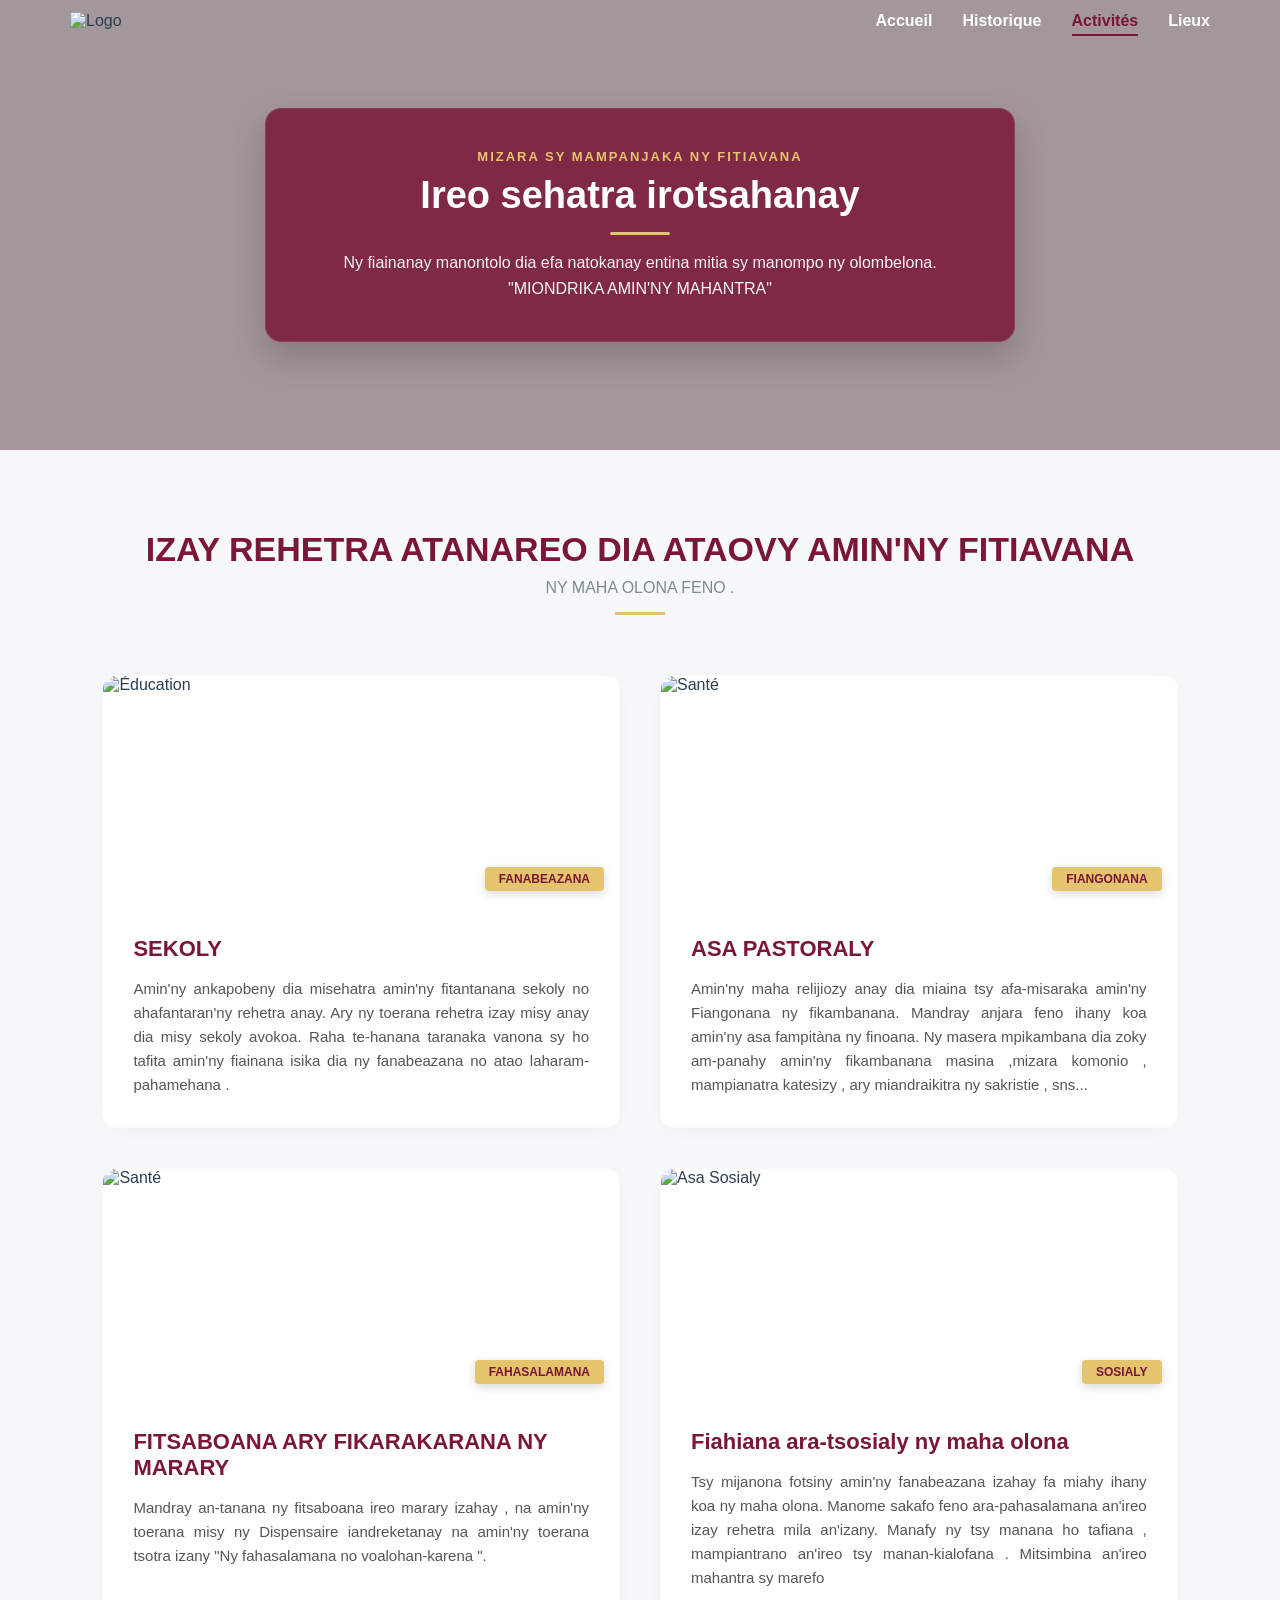
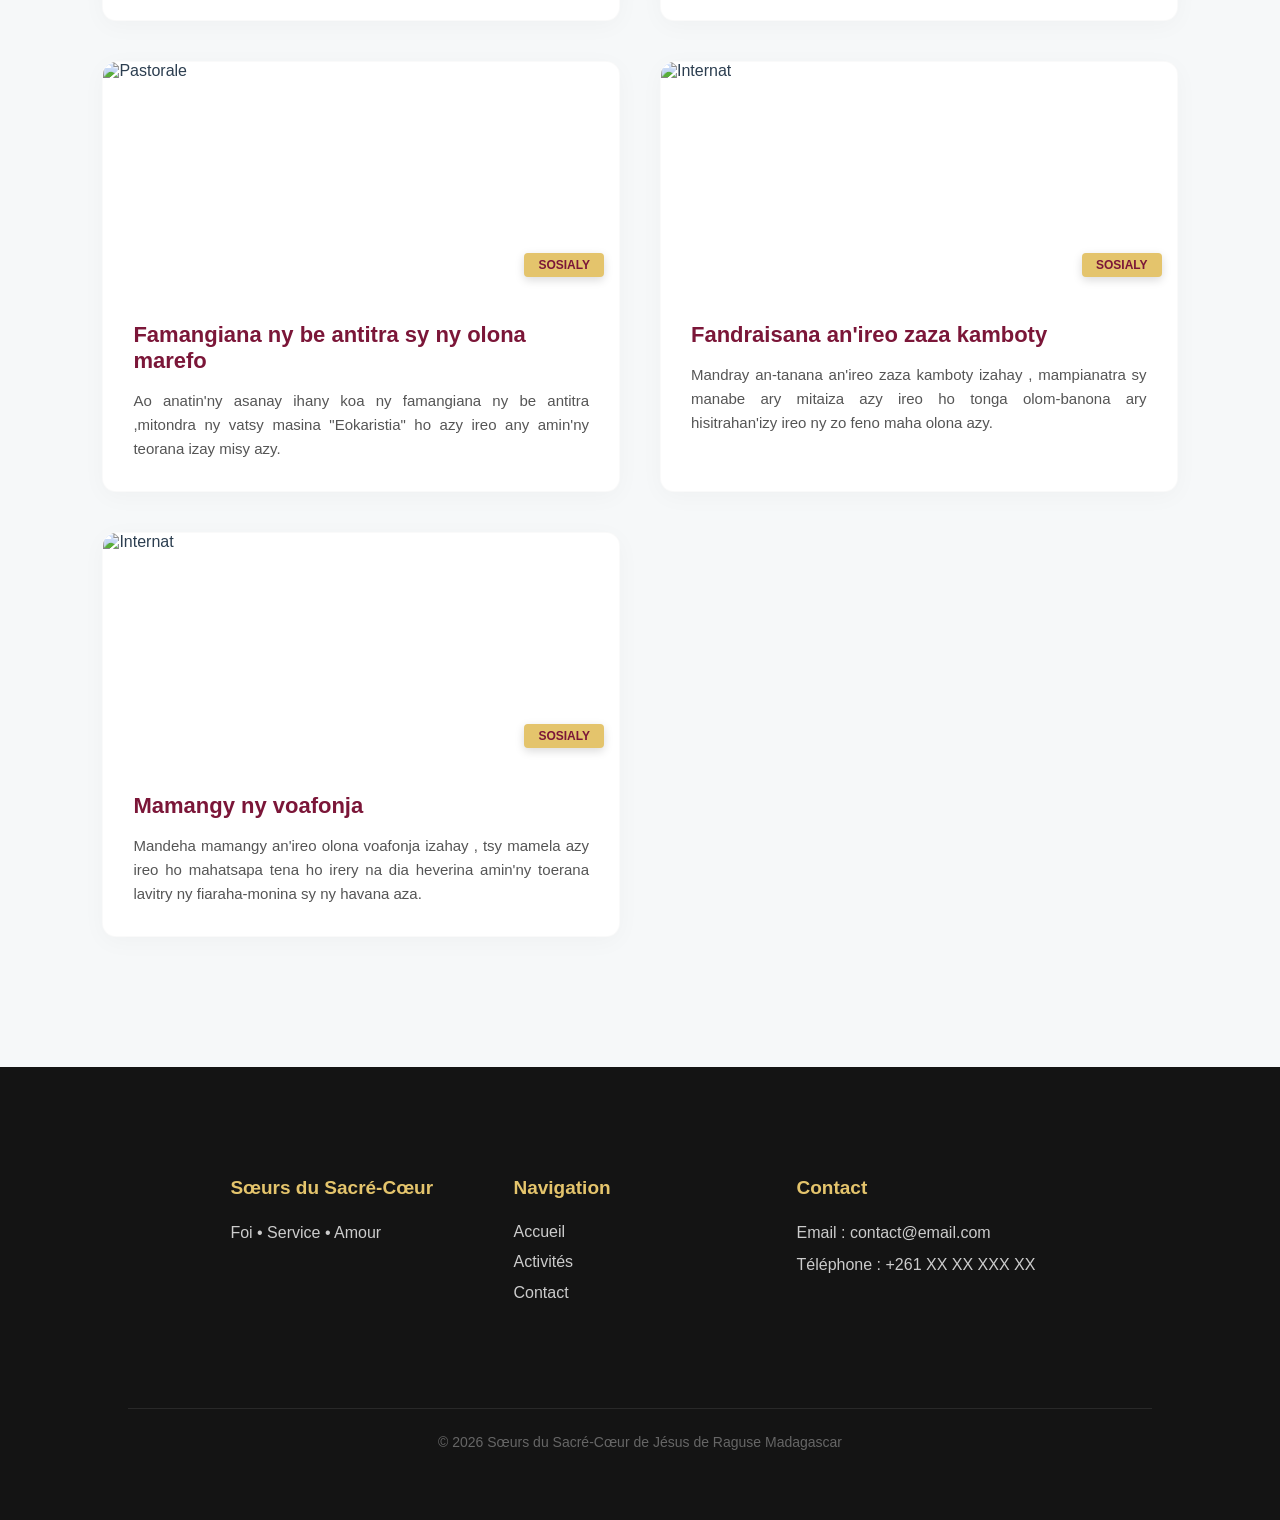
==== other dossier/activites.html @ 960754eb "Deploiement structure du site" ====
<!DOCTYPE html>
<html lang="fr">
<head>
    <meta charset="UTF-8">
    <meta name="viewport" content="width=device-width, initial-scale=1.0">
    <title>Nos Activités - Sœurs du Sacré-Cœur de Jésus de Raguse</title>
    
    <link rel="stylesheet" href="../style.css">
    <link rel="stylesheet" href="../other css/activites.css">
    <script src="../scripts/scrol.js"></script>
</head>
<body>

<nav class="navbar">
    <div class="logo">
        <img src="../img/slogo.png" alt="Logo">
    </div>
    <ul class="menu">
        <li><a href="../index.html">Accueil</a></li>
        <li><a href="historique.html">Historique</a></li>
        <li><a href="activites.html" class="active">Activités</a></li>
        <li><a href="lieux.html">Lieux</a></li>
    </ul>
</nav>

<section class="activites-hero-modern">
    <div class="hero-blur-container">
        <div class="hero-content-box">
            <span class="hero-subtitle"> Mizara sy mampanjaka ny Fitiavana </span>
            <h1> Ireo sehatra irotsahanay</h1>
            <div class="gold-separator"></div>
            <p> Ny fiainanay manontolo dia efa natokanay entina mitia sy manompo ny olombelona.
                "MIONDRIKA AMIN'NY MAHANTRA"</p>
        </div>
    </div>
</section>

<section class="grid-section-modern">
    <div class="section-title-box">
        <h2>IZAY REHETRA ATANAREO DIA ATAOVY AMIN'NY FITIAVANA</h2>
        <p> NY MAHA OLONA FENO .</p>
        <div class="title-line"></div>
    </div>

    <div class="activities-modern-grid">
        
        <div class="modern-card">
            <div class="modern-card-img">
                <img src="../img/amboaa.jpg" alt="Éducation">
                <div class="card-badge-gold">FANABEAZANA</div>
            </div>
            <div class="modern-card-body">
                <h3> SEKOLY</h3>
                <p>Amin'ny ankapobeny dia misehatra amin'ny fitantanana sekoly no ahafantaran'ny rehetra anay. Ary ny toerana rehetra izay misy anay dia misy sekoly avokoa.
                    Raha te-hanana taranaka vanona sy ho tafita amin'ny fiainana isika dia ny fanabeazana no atao laharam-pahamehana . 
                </p>
            </div>
        </div>

        <div class="modern-card">
            <div class="modern-card-img">
                <img src="../img/anata.jpg" alt="Santé">
                <div class="card-badge-gold">FIANGONANA</div>
            </div>
            <div class="modern-card-body">
                <h3> ASA PASTORALY</h3>
                <p>Amin'ny maha relijiozy anay dia miaina tsy afa-misaraka amin'ny Fiangonana ny fikambanana. Mandray anjara feno ihany koa amin'ny asa fampitàna ny finoana.
                Ny masera mpikambana dia zoky am-panahy amin'ny fikambanana masina ,mizara komonio , mampianatra katesizy , ary miandraikitra ny sakristie , sns...
                </p>
            </div>
        </div>

           <div class="modern-card">
            <div class="modern-card-img">
                <img src="../img/marary.png" alt="Santé">
                <div class="card-badge-gold">FAHASALAMANA</div>
            </div>
            <div class="modern-card-body">
                <h3> FITSABOANA ARY FIKARAKARANA NY MARARY</h3>
                <p>Mandray an-tanana ny fitsaboana ireo marary izahay , na amin'ny toerana misy ny Dispensaire iandreketanay na amin'ny toerana tsotra izany 
                    "Ny fahasalamana no voalohan-karena ".</p>
            </div>
        </div>

        <div class="modern-card">
            <div class="modern-card-img">
                <img src="../img/kiala.jpg" alt="Asa Sosialy">
                <div class="card-badge-gold">Sosialy</div>
            </div>
            <div class="modern-card-body">
                <h3>Fiahiana ara-tsosialy ny maha olona</h3>
                <p> Tsy mijanona fotsiny amin'ny fanabeazana izahay fa miahy ihany koa ny maha olona. Manome sakafo feno ara-pahasalamana an'ireo izay rehetra mila an'izany.
                     Manafy ny tsy manana ho tafiana , mampiantrano an'ireo tsy manan-kialofana . Mitsimbina an'ireo mahantra sy marefo </p>
            </div>
        </div>

        <div class="modern-card">
            <div class="modern-card-img">
                <img src="../img/antitra.png" alt="Pastorale">
                <div class="card-badge-gold">Sosialy</div>
            </div>
            <div class="modern-card-body">
                <h3>Famangiana ny be antitra sy ny olona marefo </h3>
                <p>Ao anatin'ny asanay ihany koa ny famangiana ny be antitra ,mitondra ny vatsy masina "Eokaristia" ho azy ireo any amin'ny teorana izay misy azy.</p>
            </div>
        </div>

        <div class="modern-card">
            <div class="modern-card-img">
                <img src="../img/kamboty.jpg" alt="Internat">
                <div class="card-badge-gold">Sosialy</div>
            </div>
            <div class="modern-card-body">
                <h3>Fandraisana an'ireo zaza kamboty </h3>
                <p>Mandray an-tanana an'ireo zaza kamboty izahay , mampianatra sy manabe ary mitaiza azy ireo ho tonga olom-banona ary hisitrahan'izy ireo ny zo feno maha olona azy.</p>
            </div>
        </div>
    
        <div class="modern-card">
            <div class="modern-card-img">
                <img src="../img/fonja.jpg" alt="Internat">
                <div class="card-badge-gold">Sosialy</div>
            </div>
            <div class="modern-card-body">
                <h3>Mamangy ny voafonja</h3>
                <p>Mandeha mamangy an'ireo olona voafonja izahay , tsy mamela azy ireo ho mahatsapa tena ho irery na dia heverina amin'ny toerana lavitry ny fiaraha-monina sy ny havana aza.</p>
            </div>
         <div>

</section>

<footer class="sub-footer">
    <div class="footer-content">
        <div>
            <h3>Sœurs du Sacré-Cœur</h3>
            <p>Foi • Service • Amour</p>
        </div>
        <div>
            <h3>Navigation</h3>
            <a href="../index.html">Accueil</a><br>
            <a href="activites.html">Activités</a><br>
            <a href="contact.html">Contact</a>
        </div>
        <div>
            <h3>Contact</h3>
            <p>Email : contact@email.com</p>
            <p>Téléphone : +261 XX XX XXX XX</p>
        </div>
    </div>
    <div class="copy">
        © 2026 Sœurs du Sacré-Cœur de Jésus de Raguse Madagascar
    </div>
</footer>

</body>
</html>
---- style.css ----
*{
    margin: 0;
    padding: 0;
    box-sizing: border-box;
    font-family: 'Segoe UI', Tahoma, Geneva, Verdana, sans-serif;
}

body{
    background: #faf7f7;
    overflow-x: hidden;
}

/* NAVBAR */
.navbar{
    position: fixed;
    top: 0;
    width: 100%;
    display: flex;
    justify-content: space-between;
    align-items: center;
    padding: 12px 70px;
    /* background: rgba(255, 255, 255, 0.95); */
    box-shadow: 0 2px 10px rgba(0,0,0,0.1);
    z-index: 1000;
}

.logo img{
    width: 70px;
    display: block;
}

.menu{
    display: flex;
    list-style: none;
}

.menu li{
    margin-left: 30px;
}

.menu a{
    text-decoration: none;
    color: #fffefe;
    font-weight: 900;
    transition: 0.3s;
    width: 20%;
}

.menu a:hover{
    color: #7b1638;
}

/* HERO */
.hero{
    height: 100vh;
    background: linear-gradient(rgba(0,0,0,0.45), rgba(0,0,0,0.45)), url("img/plage.jpg");
    background-size: cover;
    background-position: center;
    display: flex;
    justify-content: center;
    align-items: center;
    text-align: center;
    color: white;
}

.hero-content{
    width: 80%;
}

.hero h1{
    font-size: 55px;
    margin-bottom: 15px;
}

.hero h2{
    font-size: 32px;
    color: #e4c46c;
    letter-spacing: 7px;
    margin-bottom: 20px;
}

.hero p{
    font-size: 24px;
    margin-bottom: 30px;
}

/* GLOBAL BUTTONS */
button{
    padding: 14px 35px;
    border: none;
    background: #7b1638;
    color: white;
    font-size: 15px;
    font-weight: 600;
    cursor: pointer;
    transition: 0.3s;
    border-radius: 4px;
}

button:hover{
    background: #581028;
}

.btn-center{
    margin-top: 35px;
}

/* APROPOS */
.apropos{
    display: flex;
    justify-content: center;
    align-items: center;
    gap: 60px;
    padding: 140px 10% 80px 10%; /* Nampiana ny padding-top mba tsy ho voatampoky ny fixed navbar */
}

.apropos-img img{
    width: 480px;
    border-radius: 15px;
    box-shadow: 0 5px 15px rgba(0,0,0,0.05);
}

.apropos-text{
    max-width: 500px;
}

.apropos-text h2{
    font-size: 38px;
    color: #7b1638;
    margin-bottom: 20px;
}

.apropos-text p{
    line-height: 1.8;
    color: #555;
    margin-bottom: 25px;
}

/* ACTIVITES */
.activites{
    background: #fcfcfc;
    text-align: center;
    padding: 90px 10%;
}

.activites h2{
    font-size: 38px;
    color: #7b1638;
    margin-bottom: 50px;
}

.card-container{
    display: grid;
    grid-template-columns: repeat(3,1fr);
    gap: 25px;
}

.card{
    background: white;
    border-radius: 15px;
    overflow: hidden;
    box-shadow: 0 5px 20px rgba(0,0,0,0.05);
}

.card img{
    width: 100%;
    height: 250px;
    object-fit: cover;
    display: block;
}

.card h3{
    margin-top: 20px;
    color: #7b1638;
}

.card p{
    color: #666;
    padding: 15px 20px 25px 20px;
}

/* LIEUX */
.lieux{
    position: relative;
    z-index: 10;
    text-align: center;
    padding: 90px 10%;
    background: #fff;
}

.lieux h2{
    font-size: 38px;
    color: #7b1638;
    margin-bottom: 50px;
}

.lieux-container{
    display: grid;
    grid-template-columns: repeat(3,1fr);
    gap: 25px;
    margin-bottom: 35px;
}

.lieu-card{
    background: white;
    border-radius: 15px;
    overflow: hidden;
    box-shadow: 0 5px 20px rgba(0,0,0,0.05);
    transform: translateZ(0); /* Manampy amin'ny rendering stability */
}

.lieu-card img{
    width: 100%;
    height: 250px;
    object-fit: cover;
    display: block;
    will-change: transform;
}

.lieu-card h3{
    padding: 20px;
    color: #7b1638;
}

.implantation-text{
    max-width: 750px;
    margin: 0 auto 15px auto;
    color: #555;
    line-height: 1.8;
    font-size: 16px;
}

/* FOOTER */
footer{
    background: #141414;
    color: white;
    margin-top: 50px;
}

.footer-content{
    display: flex;
    justify-content: space-around;
    flex-wrap: wrap;
    padding: 60px 10%;
    gap: 30px;
}

.footer-content > div {
    flex: 1;
    min-width: 200px;
}

.footer-content h3{
    margin-bottom: 15px;
}

.footer-content p,
.footer-content a{
    color: #ccc;
    text-decoration: none;
    line-height: 2;
}

.footer-content a:hover{
    color: #e4c46c;
}

.copy{
    text-align: center;
    border-top: 1px solid #292929;
    padding: 20px;
    color: #888;
}

/* RESPONSIVE */
@media(max-width: 1000px){
    .navbar{
        flex-direction: column;
        padding: 15px;
    }

    .menu{
        flex-wrap: wrap;
        justify-content: center;
        margin-top: 10px;
    }

    .menu li{
        margin: 5px 15px;
    }

    .hero h1{
        font-size: 35px;
    }

    .hero h2{
        font-size: 22px;
    }

    .hero p{
        font-size: 18px;
    }

    .apropos{
        flex-direction: column;
        padding-top: 180px;
        gap: 30px;
    }

    .apropos-img img{
        width: 100%;
    }

    .card-container,
    .lieux-container{
        grid-template-columns: 1fr;
    }
}




/* NAVBAR */
.navbar {
    position: fixed;
    top: 0;
    width: 100%;
    display: flex;
    justify-content: space-between;
    align-items: center;
    padding: 12px 70px;
    
    /* 1. Transparent au début */
    background: transparent; 
    box-shadow: none; /* Pas d'ombre au début pour garder la transparence propre */
    
    /* 2. Transition fluide pour le changement de couleur */
    transition: background 0.4s ease, box-shadow 0.4s ease, padding 0.4s ease; 
    
    z-index: 1000;
}

/* 3. Style appliqué automatiquement LORS DU SCROLL via le JavaScript */
.navbar.scrolled {
    background: #7b1638; /* Le bordeaux de votre charte (devient opaque) */
    box-shadow: 0 2px 10px rgba(0,0,0,0.15); /* L'ombre apparaît */
    padding: 10px 70px; /* Optionnel : la navbar rétrécit légèrement pour un effet pro */
}

.logo img {
    width: 70px;
    display: block;
}

.menu {
    display: flex;
    list-style: none;
}

.menu li {
    margin-left: 30px;
}

.menu a {
    text-decoration: none;
    color: #fffefe; /* Les liens restent blancs, visibles sur l'image et sur le bordeaux */
    font-weight: 900;
    transition: 0.3s;
    width: 20%;
}

/* 4. Changement de couleur au survol quand on est sur la navbar bordeaux */
.menu a:hover {
    color: #e4c46c; /* Le jaune doré ressortira très bien sur le bordeaux */
}
---- other css/activites.css ----
/* ==========================================================================
   1. BASES & RESET
   ========================================================================== */
body {
    margin: 0;
    padding: 0;
    font-family: 'Segoe UI', Roboto, Helvetica, Arial, sans-serif;
    background-color: #f6f8f9; /* Background somary volon-tsira maivana be pro */
    color: #2c3e50;
}

.menu a.active {
    color: #7b1638 !important;
    border-bottom: 2px solid #7b1638;
    padding-bottom: 5px;
}

/* ==========================================================================
   2. NEW HERO BANNER STYLE (TENTED WINDOW DESIGN)
   ========================================================================== */
.activites-hero-modern {
    width: 100%;
    height: 450px;
    /* margin-top: 90px; */
    background: url("../img/trano.jpg") no-repeat center center;
    background-size: cover;
    position: relative;
    display: flex;
    justify-content: center;
    align-items: center;
}

.hero-blur-container {
    position: absolute;
    top: 0; left: 0; right: 0; bottom: 0;
    background: rgba(40, 5, 15, 0.4);
    display: flex;
    justify-content: center;
    align-items: center;
    padding: 0 20px;
}

.hero-content-box {
    background: rgba(123, 22, 56, 0.85); /* Boaty mena rano hita soratra tsara */
    backdrop-filter: blur(8px); /* Effet fitaratra manjavozavo any aoriana */
    padding: 40px 60px;
    border-radius: 16px;
    text-align: center;
    color: white;
    max-width: 750px;
    box-shadow: 0 15px 35px rgba(0, 0, 0, 0.2);
    border: 1px solid rgba(255, 255, 255, 0.1);
}

.hero-subtitle {
    font-size: 13px;
    text-transform: uppercase;
    letter-spacing: 2px;
    color: #e4c46c;
    font-weight: 600;
    display: block;
    margin-bottom: 10px;
}

.hero-content-box h1 {
    font-size: 38px;
    margin: 0;
    font-weight: 700;
}

.gold-separator {
    width: 60px;
    height: 3px;
    background: #e4c46c;
    margin: 15px auto;
    border-radius: 2px;
}

.hero-content-box p {
    font-size: 16px;
    color: #f5f5f5;
    line-height: 1.6;
    margin: 0;
}

/* ==========================================================================
   3. MODERN GRID FOR ACTIVITIES
   ========================================================================== */
.grid-section-modern {
    padding: 80px 8%;
}

.section-title-box {
    text-align: center;
    margin-bottom: 60px;
}

.section-title-box h2 {
    font-size: 34px;
    color: #7b1638;
    margin: 0 0 10px 0;
    font-weight: 700;
}

.section-title-box p {
    font-size: 16px;
    color: #7f8c8d;
    margin: 0;
}

.title-line {
    width: 50px;
    height: 3px;
    background: #e4c46c;
    margin: 15px auto 0 auto;
}

/* Ny fandaminana ny gilaoby (Grid) */
.activities-modern-grid {
    display: grid;
    grid-template-columns: repeat(auto-fit, minmax(340px, 1fr));
    gap: 40px;
    max-width: 1200px;
    margin: 0 auto;
}

/* Bika vaovaon'ny Cards rehetra */
.modern-card {
    background: white;
    border-radius: 14px;
    overflow: hidden;
    box-shadow: 0 5px 25px rgba(0, 0, 0, 0.03);
    transition: all 0.35s cubic-bezier(0.4, 0, 0.2, 1);
    border: 1px solid rgba(0, 0, 0, 0.02);
}

.modern-card-img {
    width: 100%;
    height: 230px;
    position: relative;
    overflow: hidden;
}

.modern-card-img img {
    width: 100%;
    height: 100%;
    object-fit: cover;
    transition: transform 0.5s ease;
}

/* Badge volamena kely eo ambonin'ny sary */
.card-badge-gold {
    position: absolute;
    bottom: 15px;
    right: 15px;
    background: #e4c46c;
    color: #7b1638;
    padding: 5px 14px;
    font-size: 12px;
    font-weight: 600;
    border-radius: 4px;
    text-transform: uppercase;
    box-shadow: 0 3px 10px rgba(0,0,0,0.15);
}

.modern-card-body {
    padding: 30px;
}

.modern-card-body h3 {
    margin: 0 0 15px 0;
    color: #7b1638;
    font-size: 22px;
    font-weight: 700;
}

.modern-card-body p {
    font-size: 15px;
    line-height: 1.6;
    color: #555;
    margin: 0;
    text-align: justify;
}

/* HOVER EFFECTS INTERACTIFS (STYLE MATIHANINA) */
.modern-card:hover {
    transform: translateY(-10px);
    box-shadow: 0 20px 40px rgba(123, 22, 56, 0.12);
    border-color: rgba(123, 22, 56, 0.15);
}

.modern-card:hover .modern-card-img img {
    transform: scale(1.08); /* Effet zoom malefaka amin'ny sary */
}

/* ==========================================================================
   4. FOOTER
   ========================================================================== */
.sub-footer {
    background: #141414;
    color: white;
    padding: 50px 10%;
}

.footer-content {
    display: flex;
    justify-content: space-between;
    flex-wrap: wrap;
    gap: 30px;
}

.footer-content h3 {
    color: #e4c46c;
    margin-bottom: 18px;
    font-size: 19px;
}

.footer-content a {
    color: #ccc;
    text-decoration: none;
    line-height: 1.9;
}

.copy {
    text-align: center;
    padding-top: 25px;
    margin-top: 40px;
    border-top: 1px solid #292929;
    color: #666;
    font-size: 14px;
}

/* ==========================================================================
   5. RESPONSIVE FOR MOBILE DEVICES
   ========================================================================== */
@media (max-width: 768px) {
    .grid-section-modern {
        padding: 50px 5%;
    }

    .hero-content-box {
        padding: 30px 25px;
    }

    .hero-content-box h1 {
        font-size: 28px;
    }

    .activities-modern-grid {
        grid-template-columns: 1fr; /* Card tokana sady lehibe rehefa amin'ny finday */
        gap: 30px;
    }
}
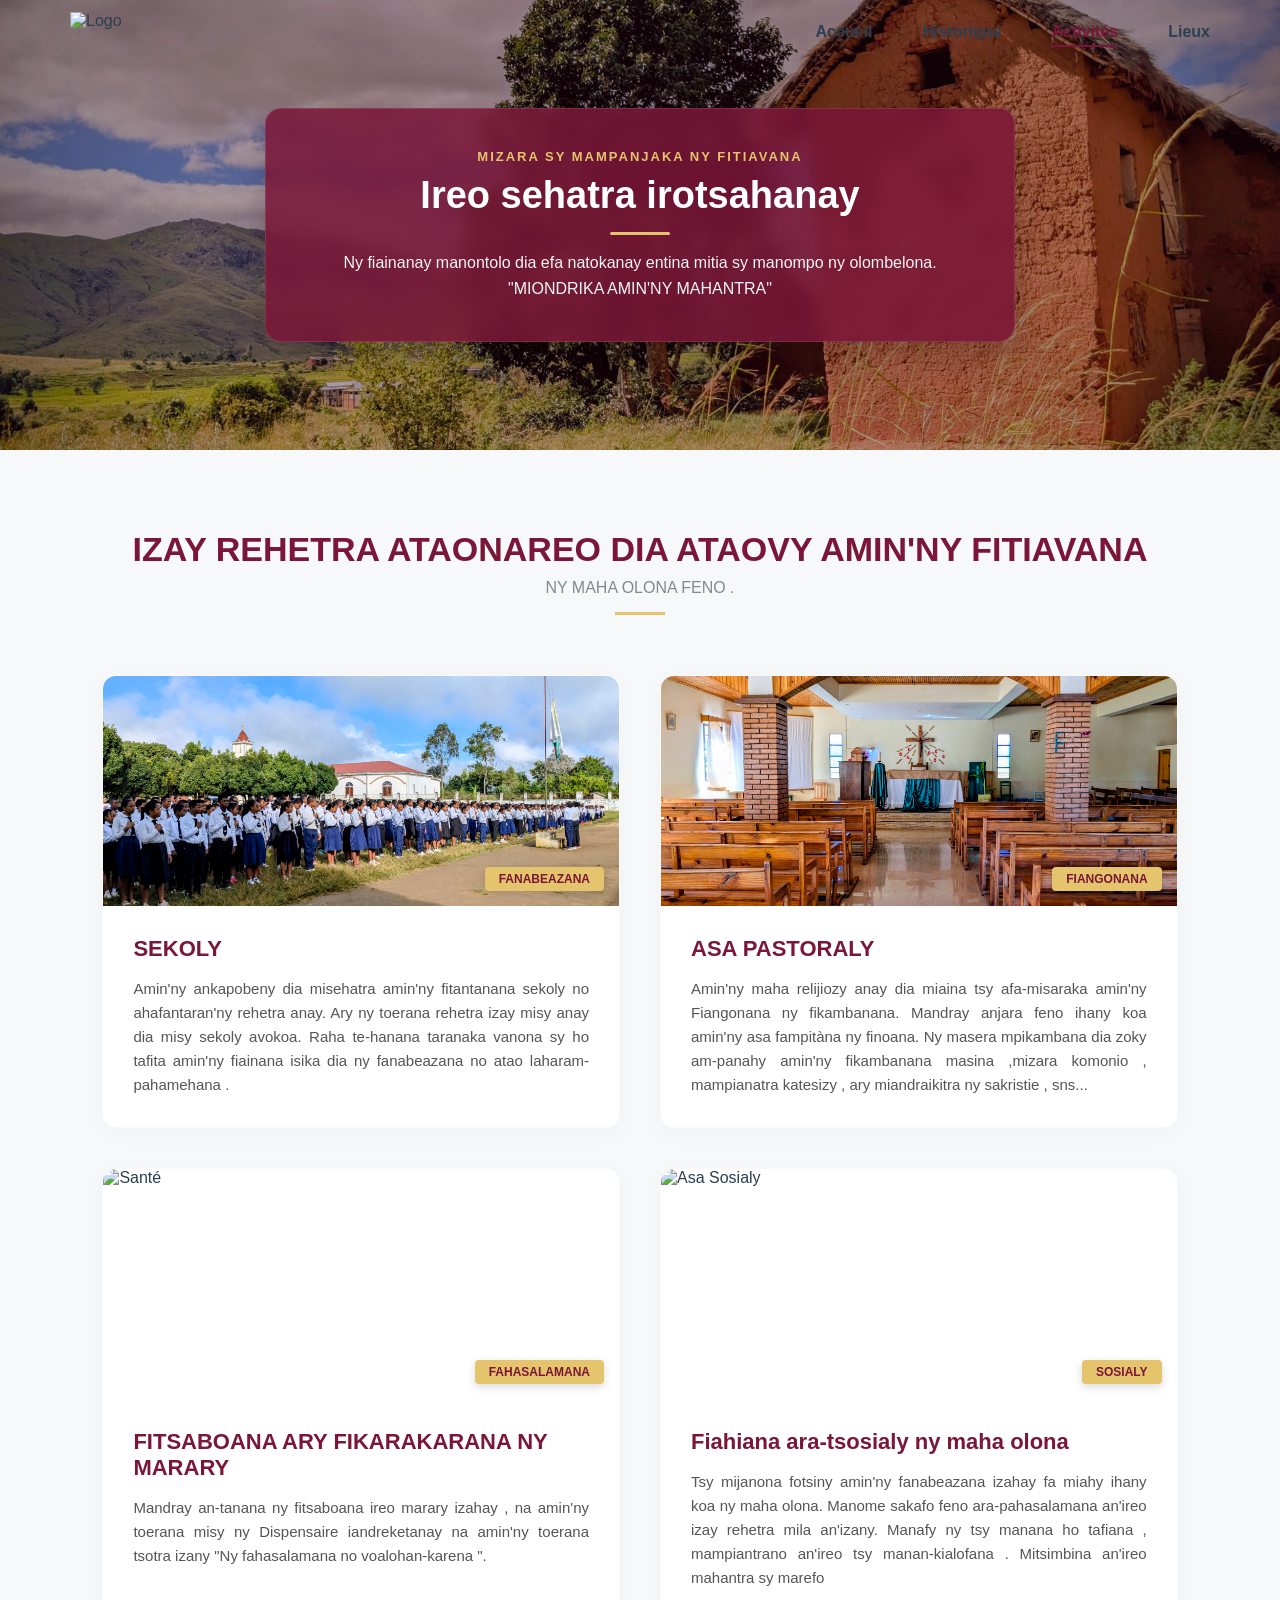
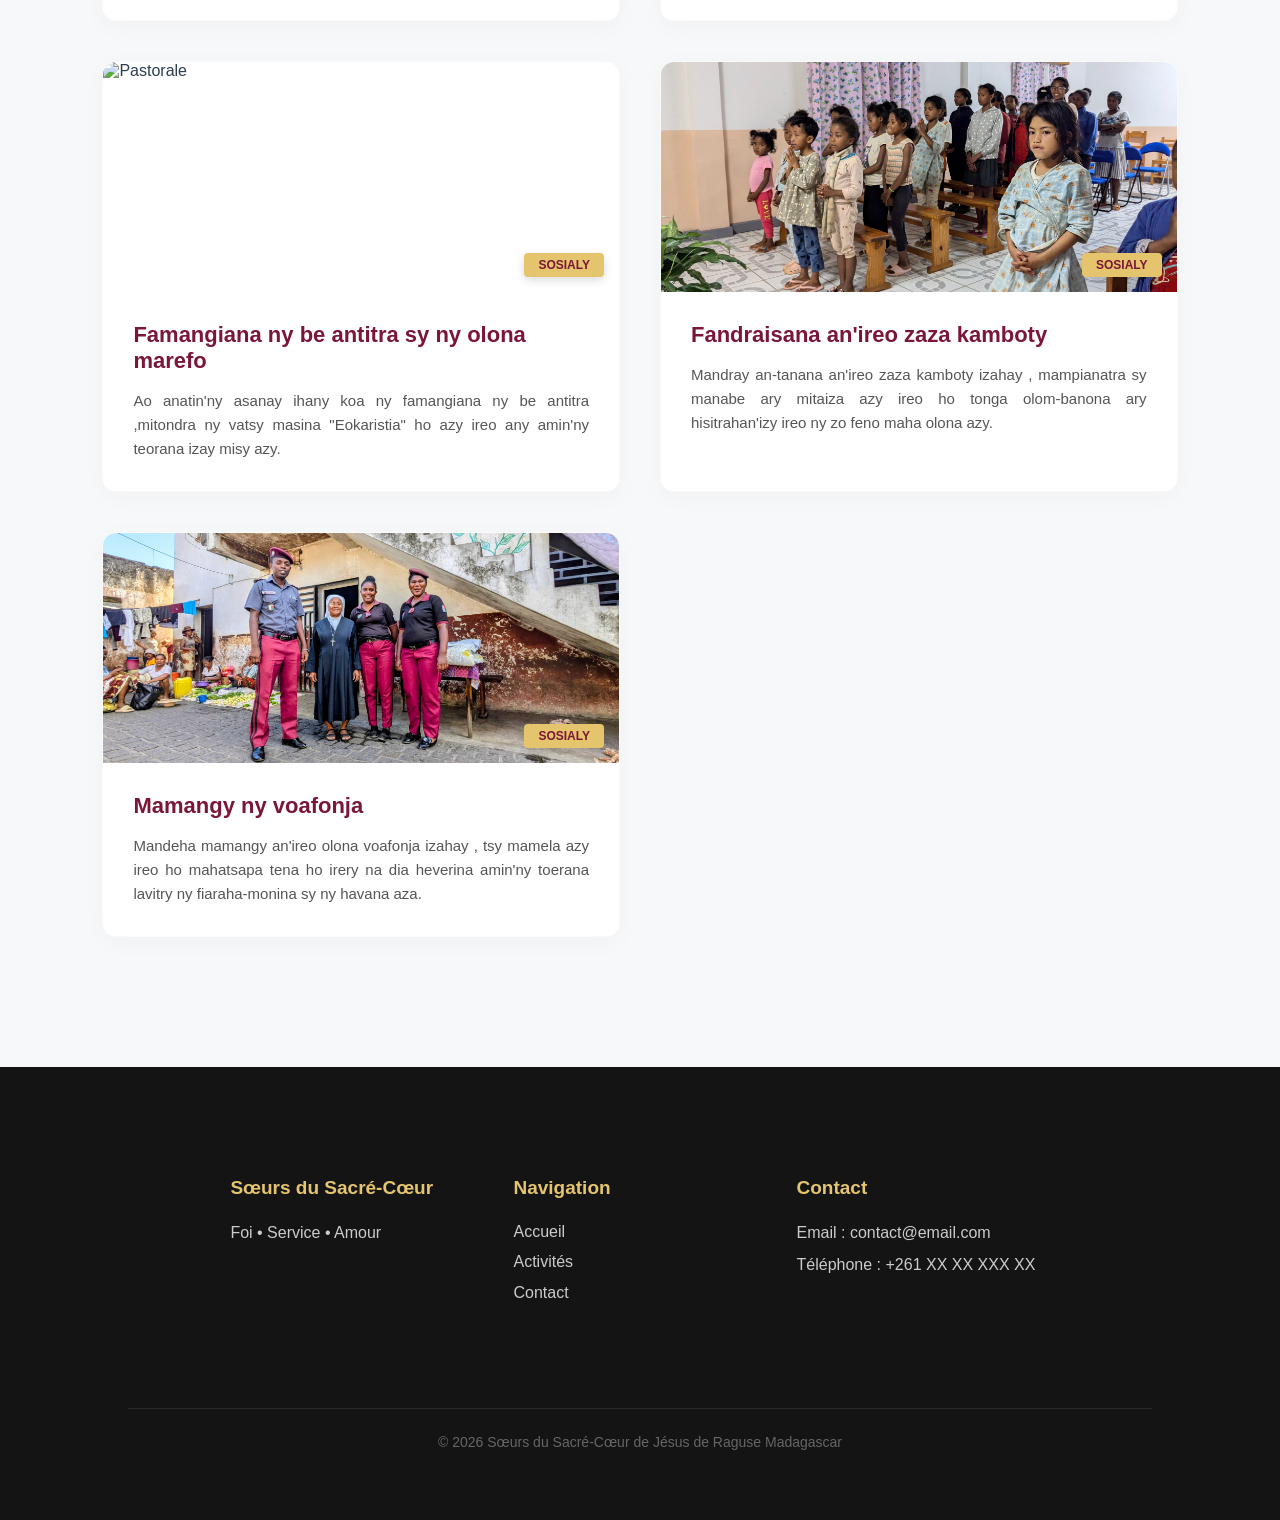
==== commit d6a82643: "Envoi final et securise par SSH" ====
--- a/other dossier/activites.html
+++ b/other dossier/activites.html
@@ -37,7 +37,7 @@
 
 <section class="grid-section-modern">
     <div class="section-title-box">
-        <h2>IZAY REHETRA ATANAREO DIA ATAOVY AMIN'NY FITIAVANA</h2>
+        <h2>IZAY REHETRA ATAONAREO DIA ATAOVY AMIN'NY FITIAVANA</h2>
         <p> NY MAHA OLONA FENO .</p>
         <div class="title-line"></div>
     </div>
--- a/style.css
+++ b/style.css
@@ -1,3 +1,162 @@
+/* ==========================================================================
+   STRUCTURE DE BASE DE LA NAVIGATION (À ajouter pour caler le menu)
+   ========================================================================== */
+.navbar {
+    display: flex;
+    justify-content: space-between;
+    align-items: center;
+    padding: 15px 10%;
+    box-sizing: border-box;
+}
+
+.navbar .logo img {
+    height: 40px; /* Ajuste la hauteur de ton logo selon tes besoins */
+    width: auto;
+}
+
+.navbar .menu {
+    display: flex;
+    list-style: none;
+    margin: 0;
+    padding: 0;
+    gap: 20px;
+}
+
+.navbar .menu a {
+    text-decoration: none;
+    color: var(--text-dark);
+    font-weight: 600;
+    transition: color 0.3s ease;
+}
+
+.navbar .menu a:hover {
+    color: var(--primary);
+}
+
+
+/* ==========================================================================
+   RESPONSIVE TABLETTES (Écrans inférieurs à 992px)
+   ========================================================================== */
+@media (max-width: 992px) {
+    .apropos {
+        padding: 60px 5% 40px 5%;
+        grid-template-columns: 1fr; /* Passe l'image et le texte l'un sous l'autre */
+        gap: 30px;
+    }
+
+    .hero-content h1 {
+        font-size: 2.8rem;
+    }
+
+    .activites, .lieux {
+        padding: 60px 5%;
+    }
+
+    footer {
+        padding: 40px 5% 20px 5%;
+    }
+}
+
+
+/* ==========================================================================
+   RESPONSIVE SMARTPHONES / ANDROID (Écrans inférieurs à 768px)
+   ========================================================================== */
+@media (max-width: 768px) {
+    /* Barre de navigation mobile */
+    .navbar {
+        padding: 10px 5%;
+        flex-direction: column; /* Aligne le logo et le menu verticalement sur petit écran */
+        gap: 10px;
+    }
+
+    .navbar .menu {
+        gap: 15px;
+        flex-wrap: wrap; /* Permet aux éléments du menu de passer à la ligne si l'écran est très petit */
+        justify-content: center;
+    }
+
+    .navbar .menu a {
+        font-size: 0.95rem;
+    }
+
+    /* Section Accueil (Hero) */
+    .hero {
+        padding: 0 20px;
+    }
+
+    .hero-content h1 {
+        font-size: 2rem; /* Réduit le grand titre pour éviter qu'il ne coupe */
+        line-height: 1.3;
+    }
+
+    .hero-content h2 {
+        font-size: 1.4rem;
+        letter-spacing: 2px;
+    }
+
+    .hero-content p {
+        font-size: 1.1rem;
+        margin: 15px 0 25px 0;
+    }
+
+    .hero-content button {
+        padding: 12px 26px;
+        font-size: 0.95rem;
+    }
+
+    /* Section À Propos */
+    .apropos-text h2, .activites h2, .lieux h2 {
+        font-size: 2rem;
+        margin-bottom: 30px;
+    }
+
+    .apropos-text p {
+        font-size: 1rem;
+        line-height: 1.6;
+    }
+
+    /* Grilles des cartes (Activités et Lieux) */
+    .card-container, .lieux-container {
+        grid-template-columns: 1fr; /* Une seule colonne sur mobile pour une lecture propre */
+        gap: 25px;
+    }
+
+    .card img, .lieu-card img {
+        height: 200px; /* Adapte légèrement la hauteur des images */
+    }
+
+    /* Pied de page */
+    .footer-content {
+        grid-template-columns: 1fr; /* Aligne les blocs du footer les uns sous les autres */
+        gap: 30px;
+        text-align: center;
+    }
+}
+
+
+/* ==========================================================================
+   RESPONSIVE PETITS ÉCRANS / MOBILES EN MODE PORTRAIT (Moins de 480px)
+   ========================================================================== */
+@media (max-width: 480px) {
+    .hero-content h1 {
+        font-size: 1.6rem;
+    }
+
+    .hero-content h2 {
+        font-size: 1.1rem;
+    }
+
+    .hero-content p {
+        font-size: 0.95rem;
+    }
+
+    .btn-center {
+        width: 100%; /* Le bouton prend toute la largeur sur très petit mobile */
+        box-sizing: border-box;
+    }
+}
+
+
 *{
     margin: 0;
     padding: 0;
--- a/other css/activites.css
+++ b/other css/activites.css
@@ -1,3 +1,58 @@
+/* ==========================================================================
+   CODE RESPONSIVE UNIQUEMENT (À coller tout en bas de activites.css)
+   ========================================================================== */
+
+/* Pour les tablettes (écrans inférieurs à 992px) */
+@media (max-width: 992px) {
+    .container {
+        padding: 40px 5%;
+    }
+    .header h1 {
+        font-size: 2.2rem;
+    }
+    .grid-activites {
+        gap: 20px; /* On resserre l'espace entre les cartes */
+    }
+}
+
+/* Pour les smartphones Android / iOS (écrans inférieurs à 768px) */
+@media (max-width: 768px) {
+    .header {
+        padding: 60px 20px 30px 20px;
+    }
+    .header h1 {
+        font-size: 1.8rem;
+    }
+    .header p {
+        font-size: 1rem;
+    }
+    /* On garde la structure de la grille mais on réduit la taille minimale des colonnes */
+    .grid-activites {
+        grid-template-columns: repeat(auto-fit, minmax(240px, 1fr));
+        gap: 15px;
+    }
+    .card-img {
+        height: 180px; /* On rétrécit légèrement les images pour gagner de la place */
+    }
+    .card-content {
+        padding: 15px;
+    }
+    .card-content h3 {
+        font-size: 1.1rem;
+    }
+}
+
+/* Pour les petits smartphones (écrans inférieurs à 480px) */
+@media (max-width: 480px) {
+    .header h1 {
+        font-size: 1.5rem;
+    }
+    /* Si l'écran est vraiment trop étroit, on passe en 1 seule colonne pour éviter que le texte soit écrasé */
+    .grid-activites {
+        grid-template-columns: 1fr;
+    }
+}
+
 /* ==========================================================================
    1. BASES & RESET
    ========================================================================== */
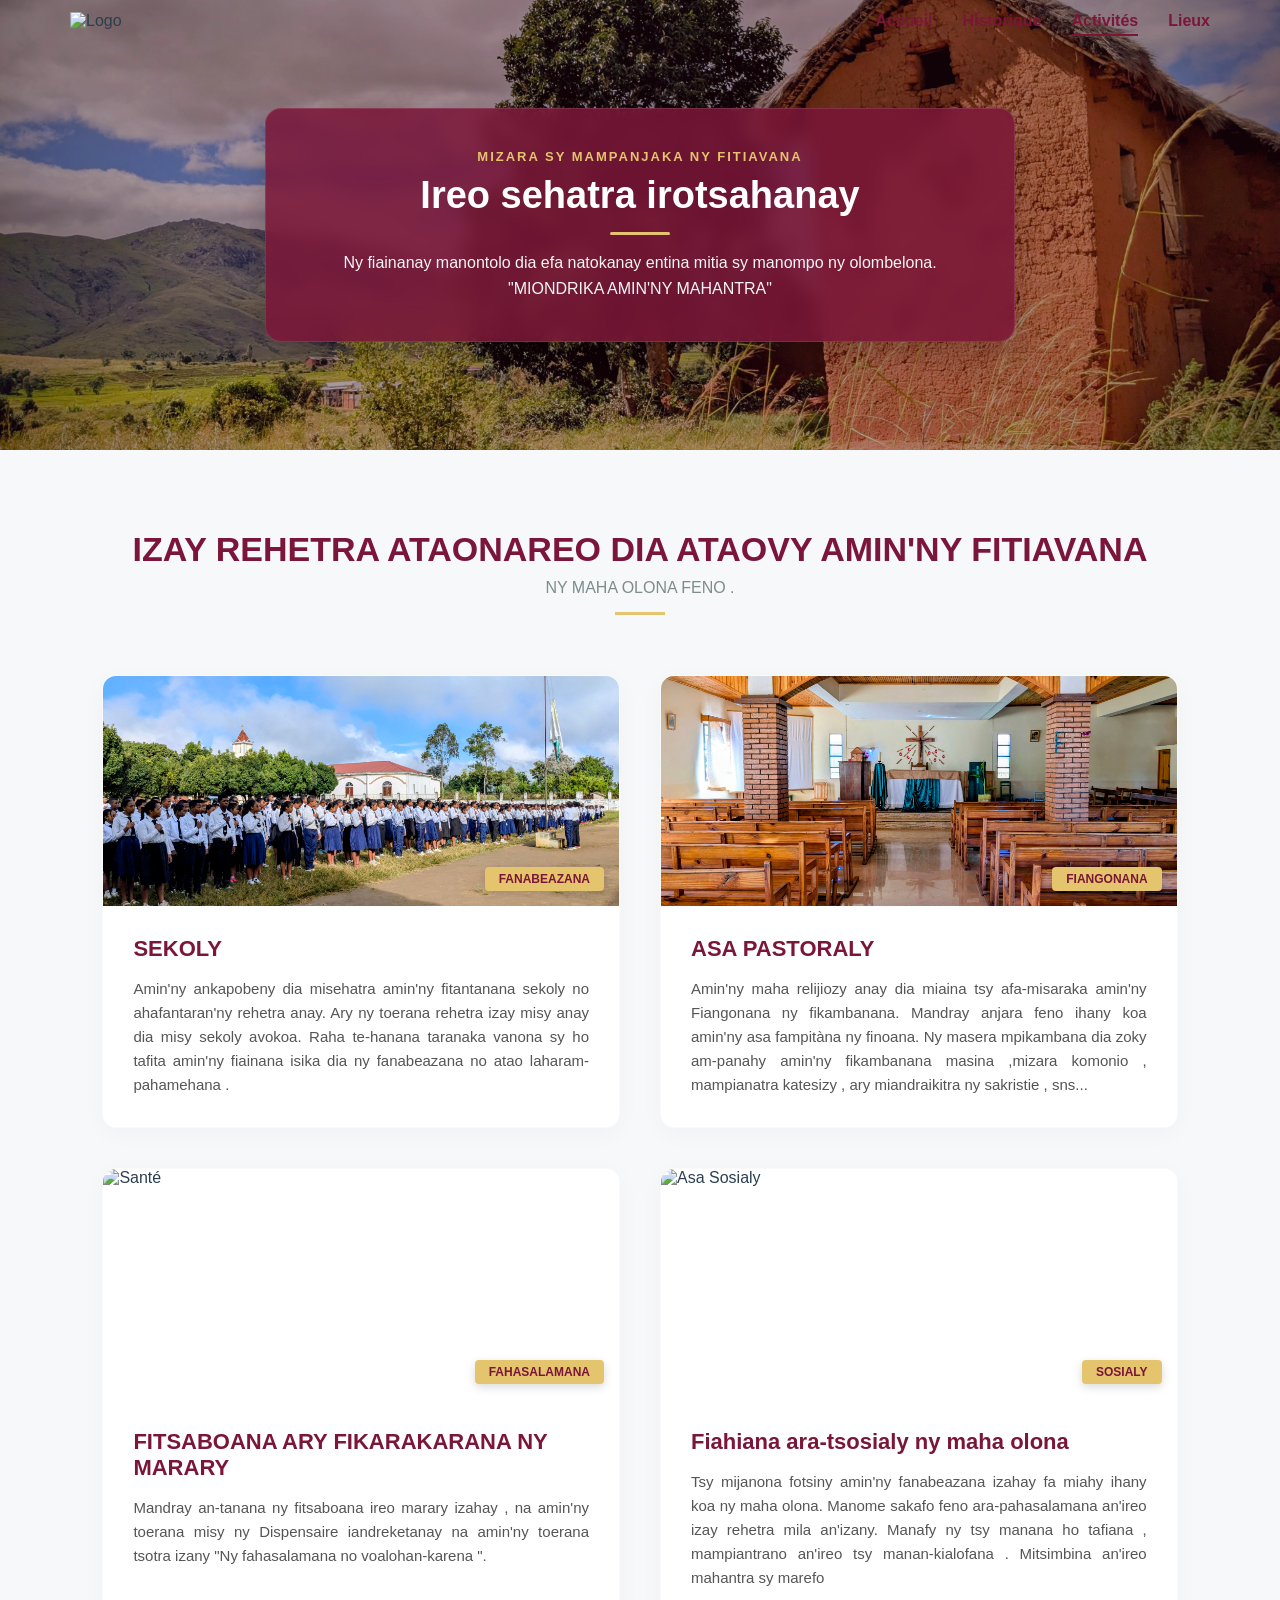
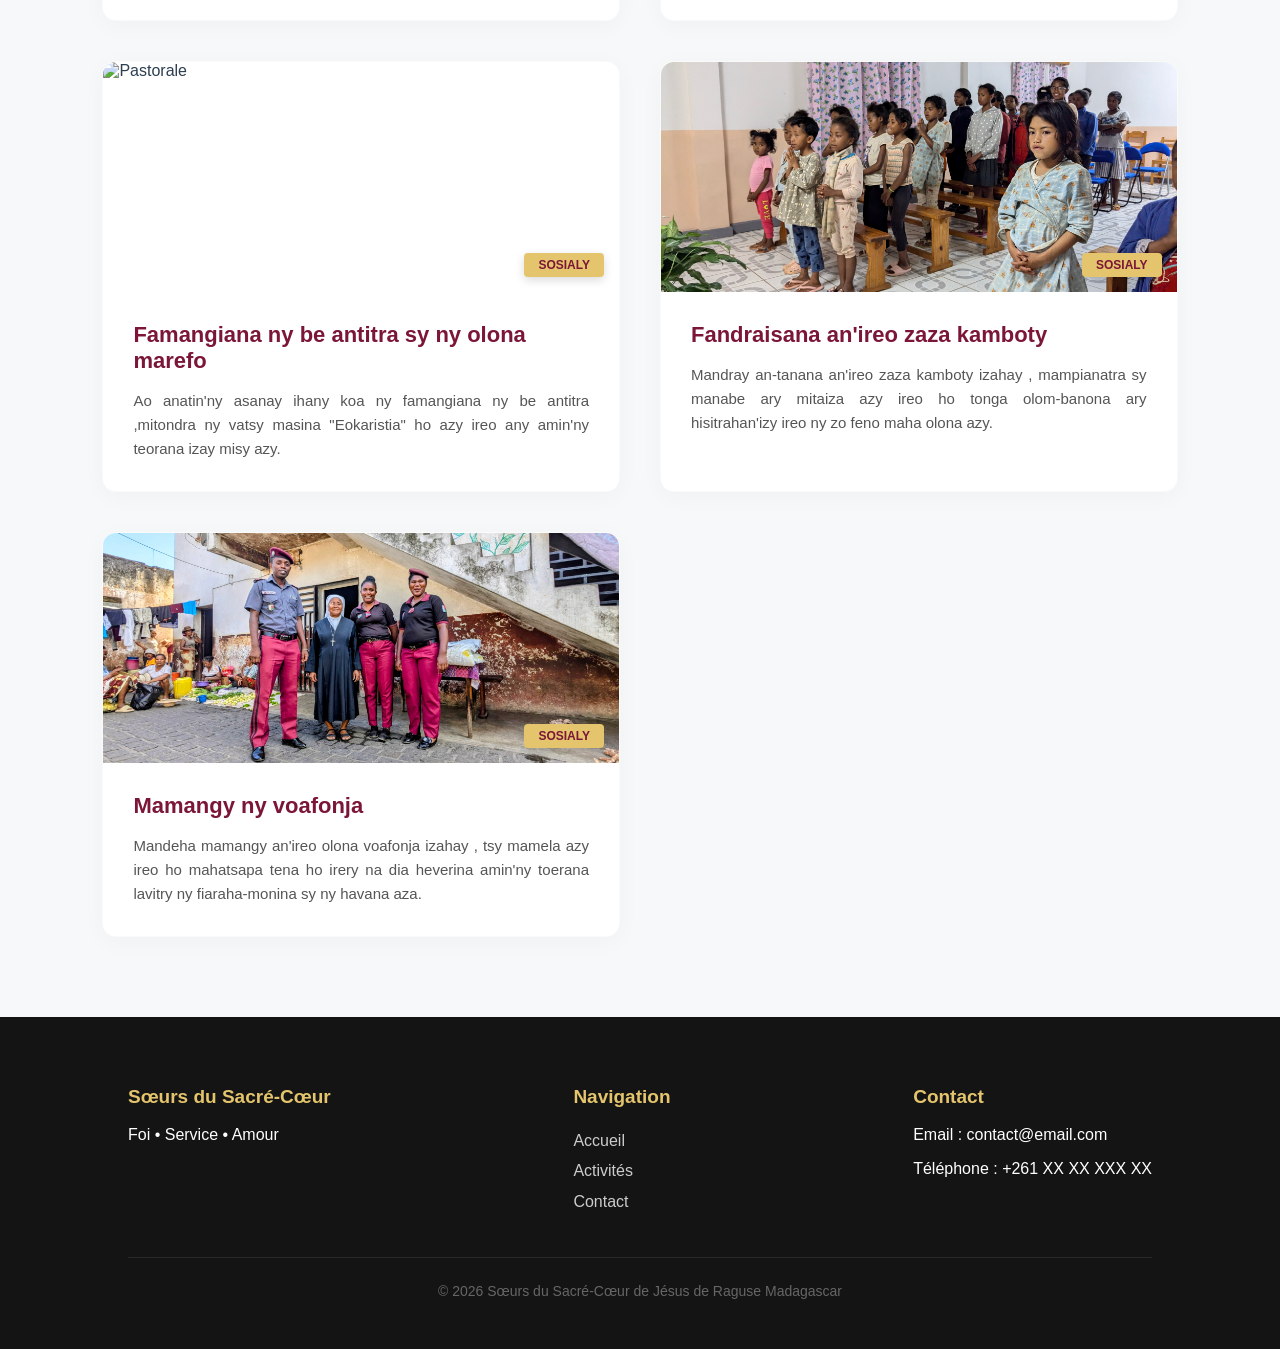
==== commit fd8ad3b6: "modification2" ====
--- a/other dossier/activites.html
+++ b/other dossier/activites.html
@@ -3,18 +3,25 @@
 <head>
     <meta charset="UTF-8">
     <meta name="viewport" content="width=device-width, initial-scale=1.0">
+    <meta name="google-site-verification" content="qQ5lDJPLYsp6lAGvgW126HvX_on1B4ghPXXCOFIYm2c" />
     <title>Nos Activités - Sœurs du Sacré-Cœur de Jésus de Raguse</title>
     
     <link rel="stylesheet" href="../style.css">
     <link rel="stylesheet" href="../other css/activites.css">
     <script src="../scripts/scrol.js"></script>
 </head>
-<body>
-
-<nav class="navbar">
+<body><nav class="navbar">
     <div class="logo">
         <img src="../img/slogo.png" alt="Logo">
     </div>
+    
+    <input type="checkbox" id="menu-toggle" class="menu-checkbox">
+    <label for="menu-toggle" class="burger-label">
+        <span></span>
+        <span></span>
+        <span></span>
+    </label>
+
     <ul class="menu">
         <li><a href="../index.html">Accueil</a></li>
         <li><a href="historique.html">Historique</a></li>
--- a/style.css
+++ b/style.css
@@ -1,216 +1,66 @@
-/* ==========================================================================
-   STRUCTURE DE BASE DE LA NAVIGATION (À ajouter pour caler le menu)
-   ========================================================================== */
+* {
+    box-sizing: border-box;
+}
+
+body {
+    margin: 0;
+    padding: 0;
+    overflow-x: hidden;
+    width: 100%;
+}
+
 .navbar {
+    position: fixed;
+    top: 0;
+    width: 100%;
     display: flex;
     justify-content: space-between;
     align-items: center;
-    padding: 15px 10%;
-    box-sizing: border-box;
-}
-
-.navbar .logo img {
-    height: 40px; /* Ajuste la hauteur de ton logo selon tes besoins */
-    width: auto;
-}
-
-.navbar .menu {
+    padding: 12px 70px;
+    background: transparent; 
+    box-shadow: none; 
+    transition: background 0.4s ease, box-shadow 0.4s ease, padding 0.4s ease; 
+    z-index: 1000;
+}
+
+.navbar.scrolled {
+    background: #7b1638; 
+    box-shadow: 0 2px 10px rgba(0,0,0,0.15); 
+    padding: 10px 70px; 
+}
+
+.logo img {
+    width: 70px;
+    display: block;
+}
+
+.menu {
     display: flex;
     list-style: none;
     margin: 0;
     padding: 0;
-    gap: 20px;
-}
-
-.navbar .menu a {
+}
+
+.menu li {
+    margin-left: 30px;
+}
+
+.menu a {
     text-decoration: none;
-    color: var(--text-dark);
-    font-weight: 600;
-    transition: color 0.3s ease;
-}
-
-.navbar .menu a:hover {
-    color: var(--primary);
-}
-
-
-/* ==========================================================================
-   RESPONSIVE TABLETTES (Écrans inférieurs à 992px)
-   ========================================================================== */
-@media (max-width: 992px) {
-    .apropos {
-        padding: 60px 5% 40px 5%;
-        grid-template-columns: 1fr; /* Passe l'image et le texte l'un sous l'autre */
-        gap: 30px;
-    }
-
-    .hero-content h1 {
-        font-size: 2.8rem;
-    }
-
-    .activites, .lieux {
-        padding: 60px 5%;
-    }
-
-    footer {
-        padding: 40px 5% 20px 5%;
-    }
-}
-
-
-/* ==========================================================================
-   RESPONSIVE SMARTPHONES / ANDROID (Écrans inférieurs à 768px)
-   ========================================================================== */
-@media (max-width: 768px) {
-    /* Barre de navigation mobile */
-    .navbar {
-        padding: 10px 5%;
-        flex-direction: column; /* Aligne le logo et le menu verticalement sur petit écran */
-        gap: 10px;
-    }
-
-    .navbar .menu {
-        gap: 15px;
-        flex-wrap: wrap; /* Permet aux éléments du menu de passer à la ligne si l'écran est très petit */
-        justify-content: center;
-    }
-
-    .navbar .menu a {
-        font-size: 0.95rem;
-    }
-
-    /* Section Accueil (Hero) */
-    .hero {
-        padding: 0 20px;
-    }
-
-    .hero-content h1 {
-        font-size: 2rem; /* Réduit le grand titre pour éviter qu'il ne coupe */
-        line-height: 1.3;
-    }
-
-    .hero-content h2 {
-        font-size: 1.4rem;
-        letter-spacing: 2px;
-    }
-
-    .hero-content p {
-        font-size: 1.1rem;
-        margin: 15px 0 25px 0;
-    }
-
-    .hero-content button {
-        padding: 12px 26px;
-        font-size: 0.95rem;
-    }
-
-    /* Section À Propos */
-    .apropos-text h2, .activites h2, .lieux h2 {
-        font-size: 2rem;
-        margin-bottom: 30px;
-    }
-
-    .apropos-text p {
-        font-size: 1rem;
-        line-height: 1.6;
-    }
-
-    /* Grilles des cartes (Activités et Lieux) */
-    .card-container, .lieux-container {
-        grid-template-columns: 1fr; /* Une seule colonne sur mobile pour une lecture propre */
-        gap: 25px;
-    }
-
-    .card img, .lieu-card img {
-        height: 200px; /* Adapte légèrement la hauteur des images */
-    }
-
-    /* Pied de page */
-    .footer-content {
-        grid-template-columns: 1fr; /* Aligne les blocs du footer les uns sous les autres */
-        gap: 30px;
-        text-align: center;
-    }
-}
-
-
-/* ==========================================================================
-   RESPONSIVE PETITS ÉCRANS / MOBILES EN MODE PORTRAIT (Moins de 480px)
-   ========================================================================== */
-@media (max-width: 480px) {
-    .hero-content h1 {
-        font-size: 1.6rem;
-    }
-
-    .hero-content h2 {
-        font-size: 1.1rem;
-    }
-
-    .hero-content p {
-        font-size: 0.95rem;
-    }
-
-    .btn-center {
-        width: 100%; /* Le bouton prend toute la largeur sur très petit mobile */
-        box-sizing: border-box;
-    }
-}
-
-
-*{
-    margin: 0;
-    padding: 0;
-    box-sizing: border-box;
-    font-family: 'Segoe UI', Tahoma, Geneva, Verdana, sans-serif;
-}
-
-body{
-    background: #faf7f7;
-    overflow-x: hidden;
-}
-
-/* NAVBAR */
-.navbar{
-    position: fixed;
-    top: 0;
-    width: 100%;
-    display: flex;
-    justify-content: space-between;
-    align-items: center;
-    padding: 12px 70px;
-    /* background: rgba(255, 255, 255, 0.95); */
-    box-shadow: 0 2px 10px rgba(0,0,0,0.1);
-    z-index: 1000;
-}
-
-.logo img{
-    width: 70px;
-    display: block;
-}
-
-.menu{
-    display: flex;
-    list-style: none;
-}
-
-.menu li{
-    margin-left: 30px;
-}
-
-.menu a{
-    text-decoration: none;
-    color: #fffefe;
+    color: #7b1638;
     font-weight: 900;
     transition: 0.3s;
-    width: 20%;
-}
-
-.menu a:hover{
-    color: #7b1638;
-}
-
-/* HERO */
-.hero{
+}
+
+.menu a:hover {
+    color: #e4c46c;
+}
+
+.menu-checkbox, .burger-label {
+    display: none;
+}
+
+.hero {
     height: 100vh;
     background: linear-gradient(rgba(0,0,0,0.45), rgba(0,0,0,0.45)), url("img/plage.jpg");
     background-size: cover;
@@ -220,31 +70,31 @@
     align-items: center;
     text-align: center;
     color: white;
-}
-
-.hero-content{
+    width: 100%;
+}
+
+.hero-content {
     width: 80%;
 }
 
-.hero h1{
+.hero h1 {
     font-size: 55px;
     margin-bottom: 15px;
 }
 
-.hero h2{
+.hero h2 {
     font-size: 32px;
     color: #e4c46c;
     letter-spacing: 7px;
     margin-bottom: 20px;
 }
 
-.hero p{
+.hero p {
     font-size: 24px;
     margin-bottom: 30px;
 }
 
-/* GLOBAL BUTTONS */
-button{
+button {
     padding: 14px 35px;
     border: none;
     background: #7b1638;
@@ -256,279 +106,245 @@
     border-radius: 4px;
 }
 
-button:hover{
+button:hover {
     background: #581028;
 }
 
-.btn-center{
+.btn-center {
     margin-top: 35px;
 }
 
-/* APROPOS */
-.apropos{
+.apropos {
     display: flex;
     justify-content: center;
     align-items: center;
     gap: 60px;
-    padding: 140px 10% 80px 10%; /* Nampiana ny padding-top mba tsy ho voatampoky ny fixed navbar */
-}
-
-.apropos-img img{
+    padding: 140px 10% 80px 10%; 
+    width: 100%;
+}
+
+.apropos-img img {
+    max-width: 100%;
     width: 480px;
     border-radius: 15px;
     box-shadow: 0 5px 15px rgba(0,0,0,0.05);
 }
 
-.apropos-text{
+.apropos-text {
     max-width: 500px;
 }
 
-.apropos-text h2{
+.apropos-text h2 {
     font-size: 38px;
     color: #7b1638;
     margin-bottom: 20px;
 }
 
-.apropos-text p{
+.apropos-text p {
     line-height: 1.8;
     color: #555;
     margin-bottom: 25px;
 }
 
-/* ACTIVITES */
-.activites{
+.activites {
     background: #fcfcfc;
     text-align: center;
     padding: 90px 10%;
-}
-
-.activites h2{
+    width: 100%;
+}
+
+.activites h2 {
     font-size: 38px;
     color: #7b1638;
     margin-bottom: 50px;
 }
 
-.card-container{
+.card-container {
     display: grid;
     grid-template-columns: repeat(3,1fr);
     gap: 25px;
 }
 
-.card{
+.card {
     background: white;
     border-radius: 15px;
     overflow: hidden;
-    box-shadow: 0 5px 20px rgba(0,0,0,0.05);
-}
-
-.card img{
-    width: 100%;
-    height: 250px;
-    object-fit: cover;
-    display: block;
-}
-
-.card h3{
-    margin-top: 20px;
-    color: #7b1638;
-}
-
-.card p{
-    color: #666;
-    padding: 15px 20px 25px 20px;
-}
-
-/* LIEUX */
-.lieux{
-    position: relative;
-    z-index: 10;
-    text-align: center;
-    padding: 90px 10%;
-    background: #fff;
-}
-
-.lieux h2{
-    font-size: 38px;
-    color: #7b1638;
-    margin-bottom: 50px;
-}
-
-.lieux-container{
-    display: grid;
-    grid-template-columns: repeat(3,1fr);
-    gap: 25px;
-    margin-bottom: 35px;
-}
-
-.lieu-card{
-    background: white;
-    border-radius: 15px;
-    overflow: hidden;
-    box-shadow: 0 5px 20px rgba(0,0,0,0.05);
-    transform: translateZ(0); /* Manampy amin'ny rendering stability */
-}
-
-.lieu-card img{
-    width: 100%;
-    height: 250px;
-    object-fit: cover;
-    display: block;
-    will-change: transform;
-}
-
-.lieu-card h3{
-    padding: 20px;
-    color: #7b1638;
-}
-
-.implantation-text{
-    max-width: 750px;
-    margin: 0 auto 15px auto;
-    color: #555;
-    line-height: 1.8;
-    font-size: 16px;
-}
-
-/* FOOTER */
-footer{
-    background: #141414;
-    color: white;
-    margin-top: 50px;
-}
-
-.footer-content{
-    display: flex;
-    justify-content: space-around;
-    flex-wrap: wrap;
-    padding: 60px 10%;
-    gap: 30px;
-}
-
-.footer-content > div {
-    flex: 1;
-    min-width: 200px;
-}
-
-.footer-content h3{
-    margin-bottom: 15px;
-}
-
-.footer-content p,
-.footer-content a{
-    color: #ccc;
-    text-decoration: none;
-    line-height: 2;
-}
-
-.footer-content a:hover{
-    color: #e4c46c;
-}
-
-.copy{
-    text-align: center;
-    border-top: 1px solid #292929;
-    padding: 20px;
-    color: #888;
-}
-
-/* RESPONSIVE */
-@media(max-width: 1000px){
-    .navbar{
+}
+
+@media (max-width: 992px) {
+    .apropos {
+        padding: 60px 5% 40px 5%;
+        grid-template-columns: 1fr; 
+        gap: 30px;
+    }
+
+    .hero-content h1 {
+        font-size: 2.8rem;
+    }
+
+    .activites {
+        padding: 60px 5%;
+    }
+}
+
+@media (max-width: 768px) {
+    .navbar {
+        height: 70px !important;
+        padding: 0 20px !important;
+        display: flex !important;
+        flex-direction: row !important;
+        justify-content: space-between !important;
+        align-items: center !important;
+        background: transparent;
+    }
+
+    .navbar.scrolled {
+        background: #7b1638 !important;
+        padding: 0 20px !important;
+    }
+
+    .navbar .logo img {
+        height: 45px !important;
+        width: auto !important;
+    }
+
+    .burger-label {
+        display: flex !important;
+        flex-direction: column !important;
+        justify-content: space-between !important;
+        width: 26px !important;
+        height: 19px !important;
+        cursor: pointer !important;
+        z-index: 10000 !important;
+    }
+
+    .burger-label span {
+        width: 100%;
+        height: 3px;
+        background-color: #7b1638;
+        border-radius: 2px;
+        transition: all 0.4s cubic-bezier(0.175, 0.885, 0.32, 1.275);
+    }
+
+    .navbar.scrolled .burger-label span {
+        background-color: #ffffff !important;
+    }
+
+    .navbar .menu {
+        position: fixed;
+        top: 0;
+        right: -100%;
+        width: 75%;   
+        max-width: 300px;
+        height: 100vh;
+        background: rgba(255, 255, 255, 0.98);
+        backdrop-filter: blur(10px);
+        box-shadow: -10px 0 30px rgba(0, 0, 0, 0.08);
         flex-direction: column;
-        padding: 15px;
-    }
-
-    .menu{
-        flex-wrap: wrap;
         justify-content: center;
-        margin-top: 10px;
-    }
-
-    .menu li{
-        margin: 5px 15px;
-    }
-
-    .hero h1{
-        font-size: 35px;
-    }
-
-    .hero h2{
-        font-size: 22px;
-    }
-
-    .hero p{
-        font-size: 18px;
-    }
-
-    .apropos{
-        flex-direction: column;
-        padding-top: 180px;
-        gap: 30px;
-    }
-
-    .apropos-img img{
-        width: 100%;
-    }
-
-    .card-container,
-    .lieux-container{
-        grid-template-columns: 1fr;
-    }
-}
-
-
-
-
-/* NAVBAR */
-.navbar {
-    position: fixed;
-    top: 0;
-    width: 100%;
-    display: flex;
-    justify-content: space-between;
-    align-items: center;
-    padding: 12px 70px;
-    
-    /* 1. Transparent au début */
-    background: transparent; 
-    box-shadow: none; /* Pas d'ombre au début pour garder la transparence propre */
-    
-    /* 2. Transition fluide pour le changement de couleur */
-    transition: background 0.4s ease, box-shadow 0.4s ease, padding 0.4s ease; 
-    
-    z-index: 1000;
-}
-
-/* 3. Style appliqué automatiquement LORS DU SCROLL via le JavaScript */
-.navbar.scrolled {
-    background: #7b1638; /* Le bordeaux de votre charte (devient opaque) */
-    box-shadow: 0 2px 10px rgba(0,0,0,0.15); /* L'ombre apparaît */
-    padding: 10px 70px; /* Optionnel : la navbar rétrécit légèrement pour un effet pro */
-}
-
-.logo img {
-    width: 70px;
-    display: block;
-}
-
-.menu {
-    display: flex;
-    list-style: none;
-}
-
-.menu li {
-    margin-left: 30px;
-}
-
-.menu a {
-    text-decoration: none;
-    color: #fffefe; /* Les liens restent blancs, visibles sur l'image et sur le bordeaux */
-    font-weight: 900;
-    transition: 0.3s;
-    width: 20%;
-}
-
-/* 4. Changement de couleur au survol quand on est sur la navbar bordeaux */
-.menu a:hover {
-    color: #e4c46c; /* Le jaune doré ressortira très bien sur le bordeaux */
+        align-items: center;
+        gap: 35px;
+        transition: right 0.4s cubic-bezier(0.77, 0, 0.175, 1);
+        padding: 50px 20px;
+    }
+
+    .navbar.scrolled .menu {
+        background: rgba(123, 22, 56, 0.98) !important;
+    }
+
+    .navbar .menu li {
+        margin-left: 0;
+    }
+
+    .navbar .menu a {
+        font-size: 20px !important;
+        color: #7b1638 !important;
+        letter-spacing: 1px;
+    }
+
+    .navbar.scrolled .menu a {
+        color: #ffffff !important;
+    }
+
+    .menu-checkbox:checked ~ .menu {
+        right: 0;
+    }
+
+    .menu-checkbox:checked ~ .burger-label span:nth-child(1) {
+        transform: translateY(8px) rotate(45deg);
+    }
+
+    .menu-checkbox:checked ~ .burger-label span:nth-child(2) {
+        opacity: 0;
+        transform: translateX(-20px);
+    }
+
+    .menu-checkbox:checked ~ .burger-label span:nth-child(3) {
+        transform: translateY(-8px) rotate(-45deg);
+    }
+
+    .menu-checkbox:checked ~ .burger-label span {
+        background-color: #7b1638 !important;
+    }
+
+    .navbar.scrolled .menu-checkbox:checked ~ .burger-label span {
+        background-color: #ffffff !important;
+    }
+
+    .hero {
+        padding: 0 20px;
+    }
+
+    .hero-content h1 {
+        font-size: 2rem; 
+        line-height: 1.3;
+    }
+
+    .hero-content h2 {
+        font-size: 1.4rem;
+        letter-spacing: 2px;
+    }
+
+    .hero-content p {
+        font-size: 1.1rem;
+        margin: 15px 0 25px 0;
+    }
+
+    .hero-content button {
+        padding: 12px 26px;
+        font-size: 0.95rem;
+    }
+
+    .apropos-text h2, .activites h2 {
+        font-size: 2rem;
+        margin-bottom: 30px;
+    }
+
+    .apropos-text p {
+        font-size: 1rem;
+        line-height: 1.6;
+    }
+
+    .card-container {
+        grid-template-columns: 1fr; 
+        gap: 25px;
+    }
+}
+
+@media (max-width: 480px) {
+    .hero-content h1 {
+        font-size: 1.6rem;
+    }
+
+    .hero-content h2 {
+        font-size: 1.1rem;
+    }
+
+    .hero-content p {
+        font-size: 0.95rem;
+    }
+
+    .btn-center {
+        width: 100%; 
+    }
 }
--- a/other css/activites.css
+++ b/other css/activites.css
@@ -51,6 +51,27 @@
     .grid-activites {
         grid-template-columns: 1fr;
     }
+}
+
+.menu a {
+    text-decoration: none;
+    color: #7b1638 !important;
+    font-weight: 900;
+    transition: color 0.3s ease;
+}
+
+.menu a:hover,
+.menu a.active {
+    color: #e4c46c !important;
+}
+
+.navbar.scrolled .menu a {
+    color: #ffffff !important;
+}
+
+.navbar.scrolled .menu a:hover,
+.navbar.scrolled .menu a.active {
+    color: #e4c46c !important;
 }
 
 /* ==========================================================================
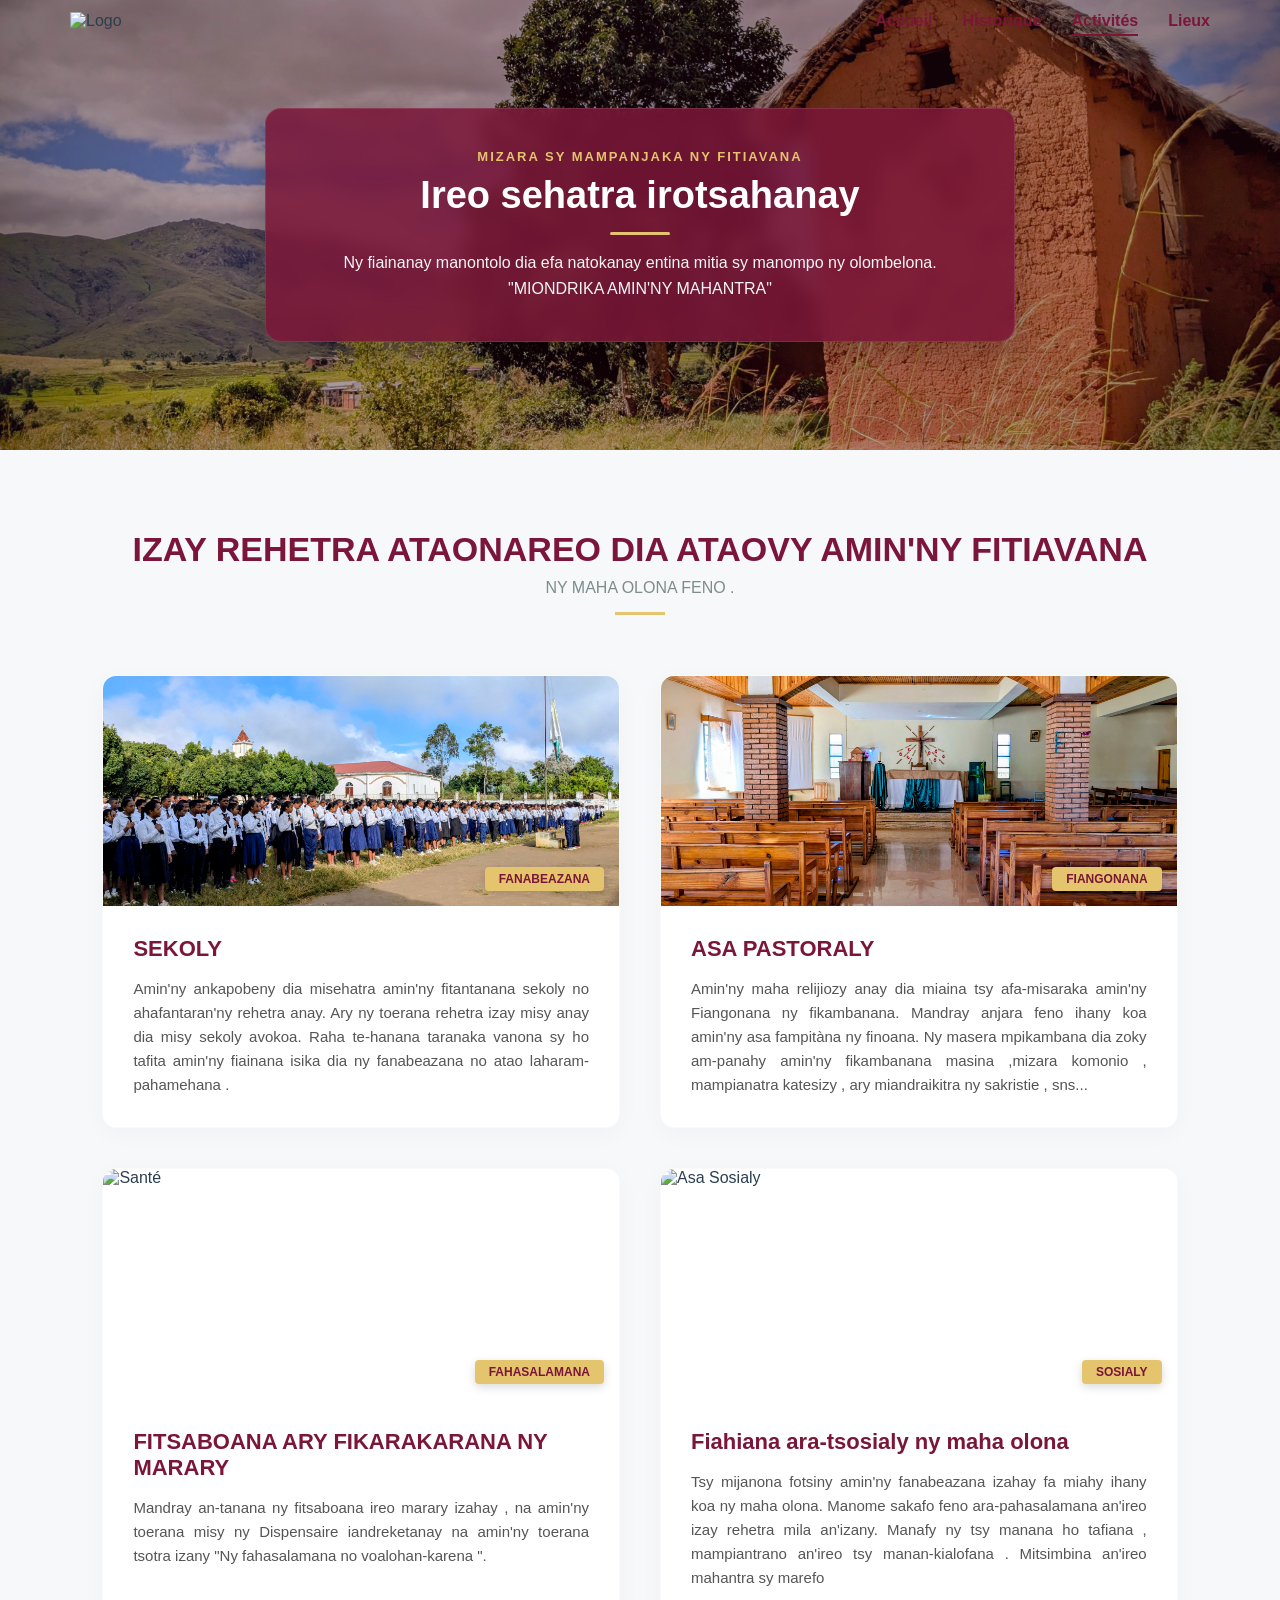
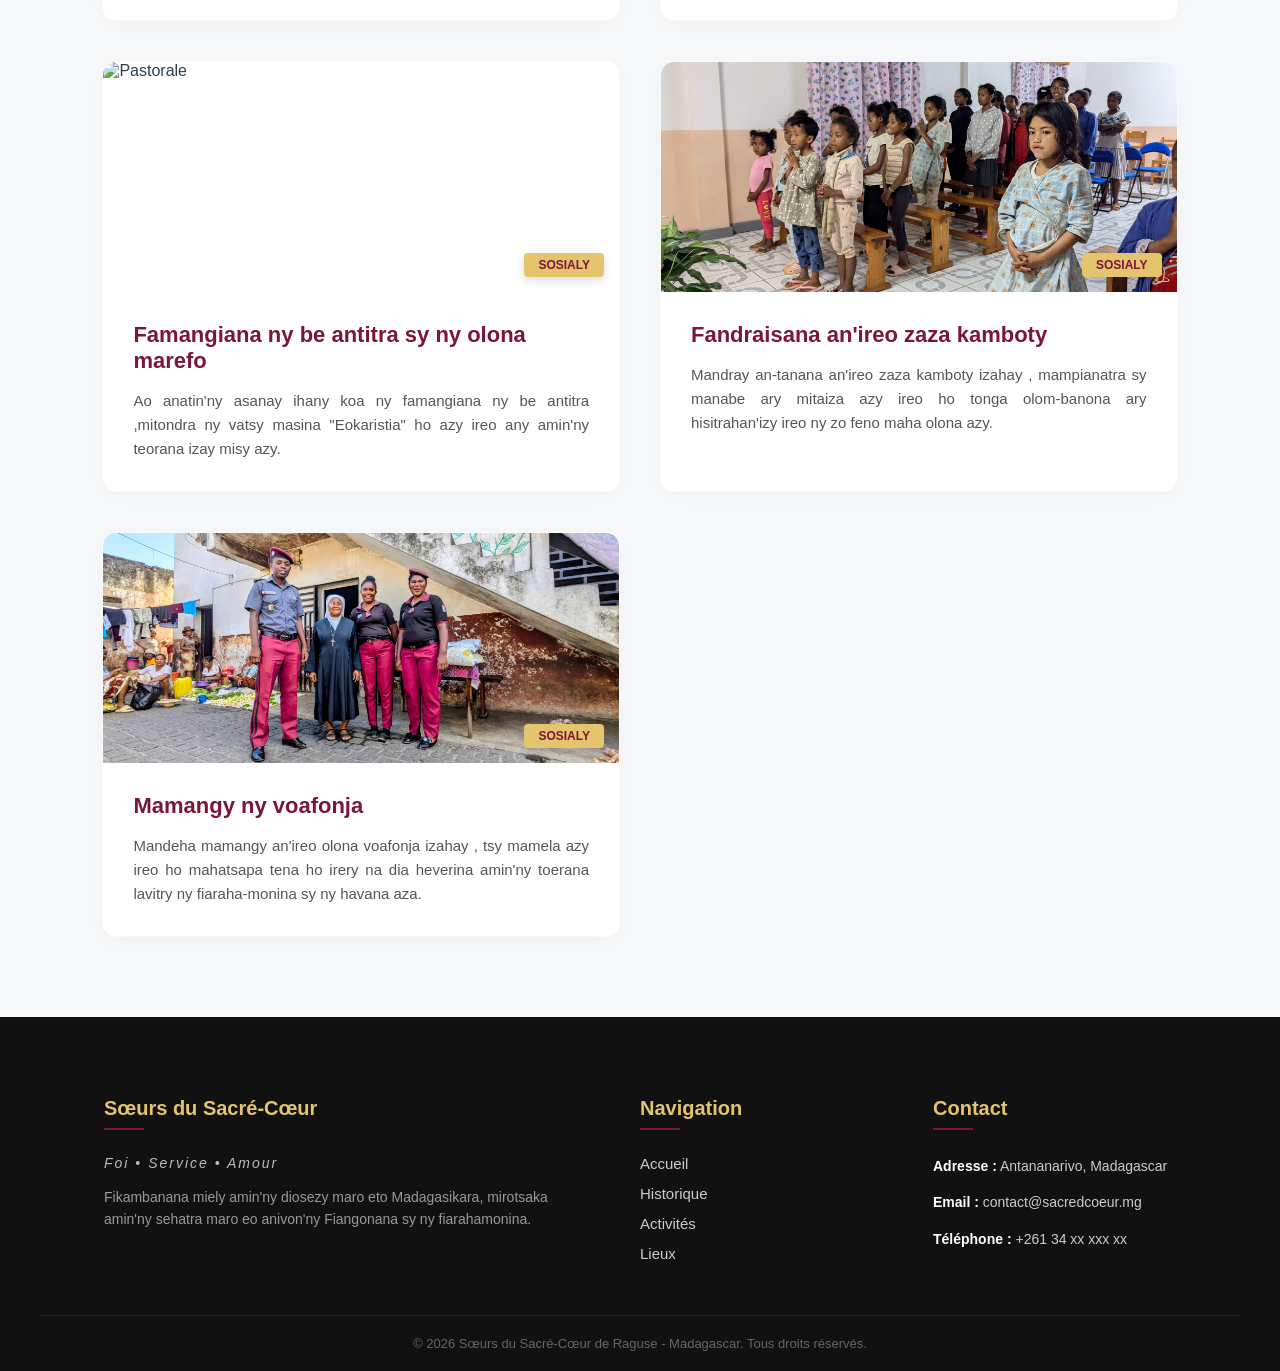
==== commit d4673626: "modification avec les footers, les rendres plus pro" ====
--- a/other dossier/activites.html
+++ b/other dossier/activites.html
@@ -135,27 +135,34 @@
          <div>
 
 </section>
+<footer class="site-footer">
+    <div class="footer-container">
+        <div class="footer-column brand-info">
+            <h3>Sœurs du Sacré-Cœur</h3>
+            <span class="footer-devise">Foi • Service • Amour</span>
+            <p class="footer-desc">Fikambanana miely amin'ny diosezy maro eto Madagasikara, mirotsaka amin'ny sehatra maro eo anivon'ny Fiangonana sy ny fiarahamonina.</p>
+        </div>
 
-<footer class="sub-footer">
-    <div class="footer-content">
-        <div>
-            <h3>Sœurs du Sacré-Cœur</h3>
-            <p>Foi • Service • Amour</p>
+        <div class="footer-column footer-links">
+            <h3>Navigation</h3>
+            <ul>
+                <li><a href="index.html">Accueil</a></li>
+                <li><a href="pages/historique.html">Historique</a></li>
+                <li><a href="pages/activites.html">Activités</a></li>
+                <li><a href="pages/lieux.html">Lieux</a></li>
+            </ul>
         </div>
-        <div>
-            <h3>Navigation</h3>
-            <a href="../index.html">Accueil</a><br>
-            <a href="activites.html">Activités</a><br>
-            <a href="contact.html">Contact</a>
-        </div>
-        <div>
+
+        <div class="footer-column footer-contact">
             <h3>Contact</h3>
-            <p>Email : contact@email.com</p>
-            <p>Téléphone : +261 XX XX XXX XX</p>
+            <p><strong>Adresse :</strong> Antananarivo, Madagascar</p>
+            <p><strong>Email :</strong> contact@sacredcoeur.mg</p>
+            <p><strong>Téléphone :</strong> +261 34 xx xxx xx</p>
         </div>
     </div>
-    <div class="copy">
-        © 2026 Sœurs du Sacré-Cœur de Jésus de Raguse Madagascar
+
+    <div class="footer-bottom">
+        <p>&copy; 2026 Sœurs du Sacré-Cœur de Raguse - Madagascar. Tous droits réservés.</p>
     </div>
 </footer>
 
--- a/style.css
+++ b/style.css
@@ -347,4 +347,140 @@
     .btn-center {
         width: 100%; 
     }
+}
+
+.site-footer {
+    background-color: #111111;
+    color: #ffffff;
+    padding: 60px 0 20px 0;
+    font-family: 'Segoe UI', Tahoma, Geneva, Verdana, sans-serif;
+    width: 100%;
+    box-sizing: border-box;
+}
+
+.footer-container {
+    max-width: 1200px;
+    margin: 0 auto;
+    padding: 0 5%;
+    display: grid;
+    grid-template-columns: 2fr 1fr 1fr;
+    gap: 50px;
+}
+
+.footer-column h3 {
+    color: #e4c46c;
+    font-size: 20px;
+    font-weight: 700;
+    margin-bottom: 25px;
+    position: relative;
+    padding-bottom: 10px;
+}
+
+.footer-column h3::after {
+    content: '';
+    position: absolute;
+    left: 0;
+    bottom: 0;
+    width: 40px;
+    height: 2px;
+    background-color: #7b1638;
+}
+
+.brand-info .footer-devise {
+    display: block;
+    font-style: italic;
+    color: #bbb;
+    margin-bottom: 15px;
+    font-size: 14px;
+    letter-spacing: 2px;
+}
+
+.brand-info .footer-desc {
+    color: #999999;
+    line-height: 1.6;
+    font-size: 14px;
+}
+
+.footer-links ul {
+    list-style: none;
+    padding: 0;
+    margin: 0;
+}
+
+.footer-links li {
+    margin-bottom: 12px;
+}
+
+.footer-links a {
+    color: #cccccc;
+    text-decoration: none;
+    font-size: 15px;
+    transition: all 0.3s ease;
+    display: inline-block;
+}
+
+.footer-links a:hover {
+    color: #e4c46c;
+    transform: translateX(5px);
+}
+
+.footer-contact p {
+    color: #cccccc;
+    font-size: 14px;
+    line-height: 1.6;
+    margin-bottom: 12px;
+}
+
+.footer-contact strong {
+    color: #ffffff;
+}
+
+.footer-bottom {
+    max-width: 1200px;
+    margin: 40px auto 0 auto;
+    padding: 20px 5% 0 5%;
+    border-top: 1px solid #222222;
+    text-align: center;
+}
+
+.footer-bottom p {
+    color: #666666;
+    font-size: 13px;
+    margin: 0;
+}
+
+@media (max-width: 992px) {
+    .footer-container {
+        grid-template-columns: 1fr 1fr;
+        gap: 40px;
+    }
+    
+    .brand-info {
+        grid-column: span 2;
+    }
+}
+
+@media (max-width: 768px) {
+    .site-footer {
+        padding: 40px 0 20px 0;
+    }
+
+    .footer-container {
+        grid-template-columns: 1fr;
+        gap: 30px;
+        text-align: center;
+    }
+
+    .brand-info {
+        grid-column: span 1;
+    }
+
+    .footer-column h3::after {
+        left: 50%;
+        transform: translateX(-50%);
+    }
+
+    .footer-links a:hover {
+        transform: translateY(-2px);
+    }
 }
--- a/other css/activites.css
+++ b/other css/activites.css
@@ -326,4 +326,139 @@
         grid-template-columns: 1fr; /* Card tokana sady lehibe rehefa amin'ny finday */
         gap: 30px;
     }
+}
+.site-footer {
+    background-color: #111111;
+    color: #ffffff;
+    padding: 60px 0 20px 0;
+    font-family: 'Segoe UI', Tahoma, Geneva, Verdana, sans-serif;
+    width: 100%;
+    box-sizing: border-box;
+}
+
+.footer-container {
+    max-width: 1200px;
+    margin: 0 auto;
+    padding: 0 5%;
+    display: grid;
+    grid-template-columns: 2fr 1fr 1fr;
+    gap: 50px;
+}
+
+.footer-column h3 {
+    color: #e4c46c;
+    font-size: 20px;
+    font-weight: 700;
+    margin-bottom: 25px;
+    position: relative;
+    padding-bottom: 10px;
+}
+
+.footer-column h3::after {
+    content: '';
+    position: absolute;
+    left: 0;
+    bottom: 0;
+    width: 40px;
+    height: 2px;
+    background-color: #7b1638;
+}
+
+.brand-info .footer-devise {
+    display: block;
+    font-style: italic;
+    color: #bbb;
+    margin-bottom: 15px;
+    font-size: 14px;
+    letter-spacing: 2px;
+}
+
+.brand-info .footer-desc {
+    color: #999999;
+    line-height: 1.6;
+    font-size: 14px;
+}
+
+.footer-links ul {
+    list-style: none;
+    padding: 0;
+    margin: 0;
+}
+
+.footer-links li {
+    margin-bottom: 12px;
+}
+
+.footer-links a {
+    color: #cccccc;
+    text-decoration: none;
+    font-size: 15px;
+    transition: all 0.3s ease;
+    display: inline-block;
+}
+
+.footer-links a:hover {
+    color: #e4c46c;
+    transform: translateX(5px);
+}
+
+.footer-contact p {
+    color: #cccccc;
+    font-size: 14px;
+    line-height: 1.6;
+    margin-bottom: 12px;
+}
+
+.footer-contact strong {
+    color: #ffffff;
+}
+
+.footer-bottom {
+    max-width: 1200px;
+    margin: 40px auto 0 auto;
+    padding: 20px 5% 0 5%;
+    border-top: 1px solid #222222;
+    text-align: center;
+}
+
+.footer-bottom p {
+    color: #666666;
+    font-size: 13px;
+    margin: 0;
+}
+
+@media (max-width: 992px) {
+    .footer-container {
+        grid-template-columns: 1fr 1fr;
+        gap: 40px;
+    }
+    
+    .brand-info {
+        grid-column: span 2;
+    }
+}
+
+@media (max-width: 768px) {
+    .site-footer {
+        padding: 40px 0 20px 0;
+    }
+
+    .footer-container {
+        grid-template-columns: 1fr;
+        gap: 30px;
+        text-align: center;
+    }
+
+    .brand-info {
+        grid-column: span 1;
+    }
+
+    .footer-column h3::after {
+        left: 50%;
+        transform: translateX(-50%);
+    }
+
+    .footer-links a:hover {
+        transform: translateY(-2px);
+    }
 }
